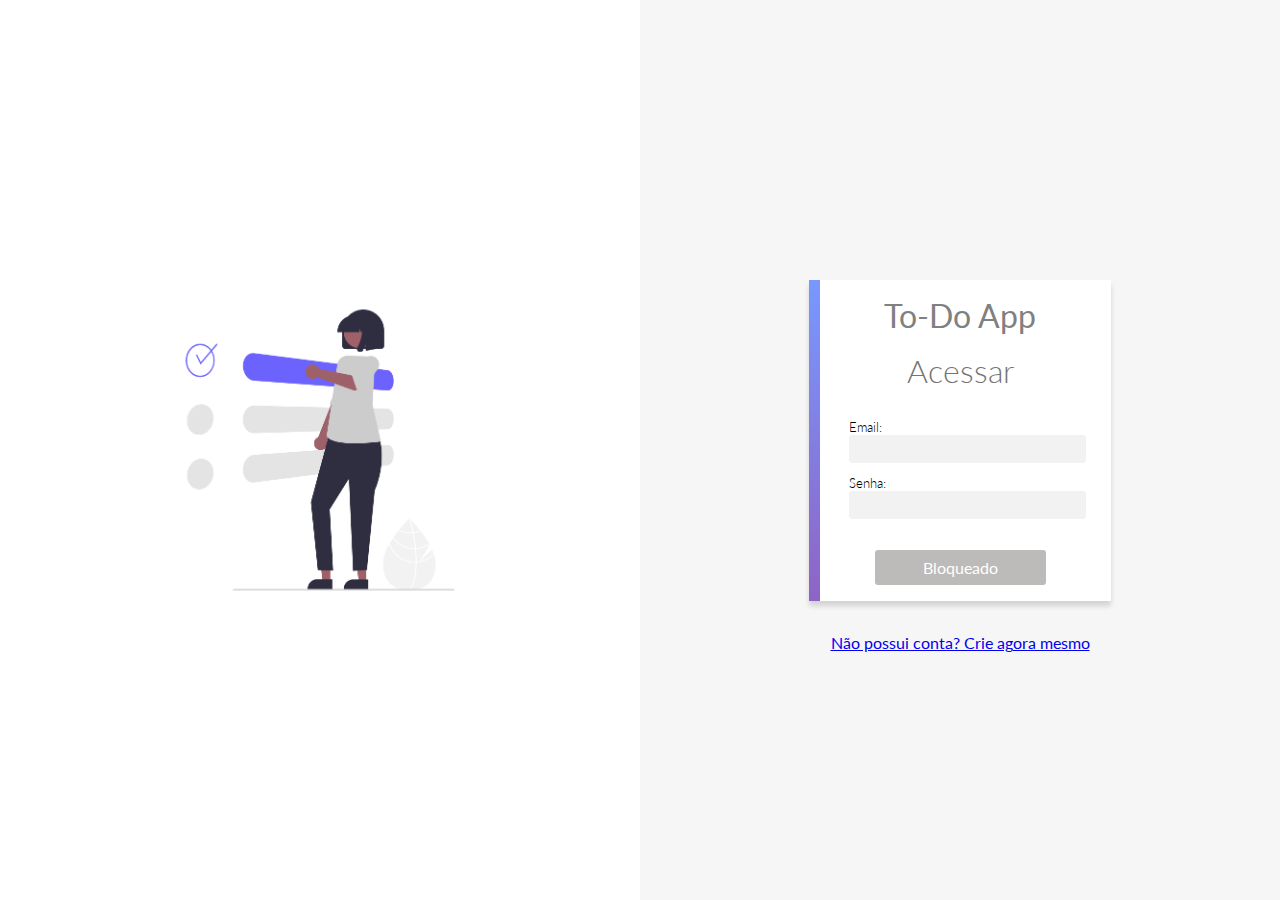
==== index.html @ 24ae7cbf "Primeira tarefa" ====
<!DOCTYPE html>
<html lang="pt-BR">

<head>
  <meta charset="UTF-8">
  <meta http-equiv="X-UA-Compatible" content="IE=edge">
  <meta name="viewport" content="width=device-width, initial-scale=1.0">
  <title>To-Do App</title>

  <!-- ---------------- estilos compartilhados entre login e signup ---------------- -->
  <link rel="stylesheet" href="styles/acesso.css">

  <script src="scripts/validacoes/utils.js" defer></script>
  <script src="scripts/login/index.js" defer></script>

</head>

<body>
  <div class="left">
    <img src="./assets/pessoa-login.png" alt="">
  </div>

  <div class="right">
    <form>
      <div class="form-header">
        <p>To-Do App</p>
      </div>
      <h1>Acessar</h1>
      <label>
        Email:
        <input id="inputEmail" type="email" required>
        <small id="validacaoEmail"></small>
      </label>
      <label>
        Senha:
        <input id="inputPassword" type="password" required>
        <small id="validacaoSenha"></small>
      </label>

      <button id="botaoLogin" type="submit" disabled>Acessar</button>

    </form>
    <div class="ingressar">
      <a href="signup.html">Não possui conta? Crie agora mesmo</a>
    </div>
  </div>

</body>

</html>
---- styles/acesso.css ----
@import url('./common.css');

body{
  display: flex;
}

h1 {
  color: rgb(116, 116, 116);
  font-weight: 300;
  margin: .5em 0;
}

form {
  position: relative;
  max-width: 26em;
  background-color: white;
  display: flex;
  align-items: center;
  flex-direction: column;
  margin: 2em auto;
  box-shadow: 0 5px 5px lightgrey;
  padding: 1em 2.5em;
  box-sizing: border-box;
}

form:after {
  position: absolute;
  content: '';
  width: .7em;
  height: 100%;
  top: 0;
  left: 0;
  background: linear-gradient(var(--primary), var(--secondary));
}

/* Novo style criado */
small {
  display: flex;
  font-size: 12px;
  font-weight: bold;
  color: #E9554EBB;
}


input {
  width: 100%;
  padding: .4em .5em;
  background-color: var(--app-grey);
  border: 1px solid var(--app-grey);
  border-radius: .2em;
}

input:focus {
  outline: none;
  border: 1px solid lightgrey;
}

label {
  width: 100%;
  font-weight: 300;
  margin-bottom: -.1em;
  margin-top: 1em;
  font-size: .8em;
}

button {
  padding: .5em 3em;
  background-color: var(--primary);
  color: white;
  margin-top: 2em;
  font-weight: 400;
  font-size: 1em;
}

.form-header {
  color: grey;
  font-size: 2em;
}
.ingressar{
  text-align: center;
}
.left{
  width: 50%;  
  background-color: white;
  text-align: center;
  display: flex;
  align-items: center;
  justify-content: center;
}
.left img{
  width:60%;
}
.right{
  width: 50%;
  display: flex;
  flex-direction: column;
  align-items: center;
  justify-content: center;
}
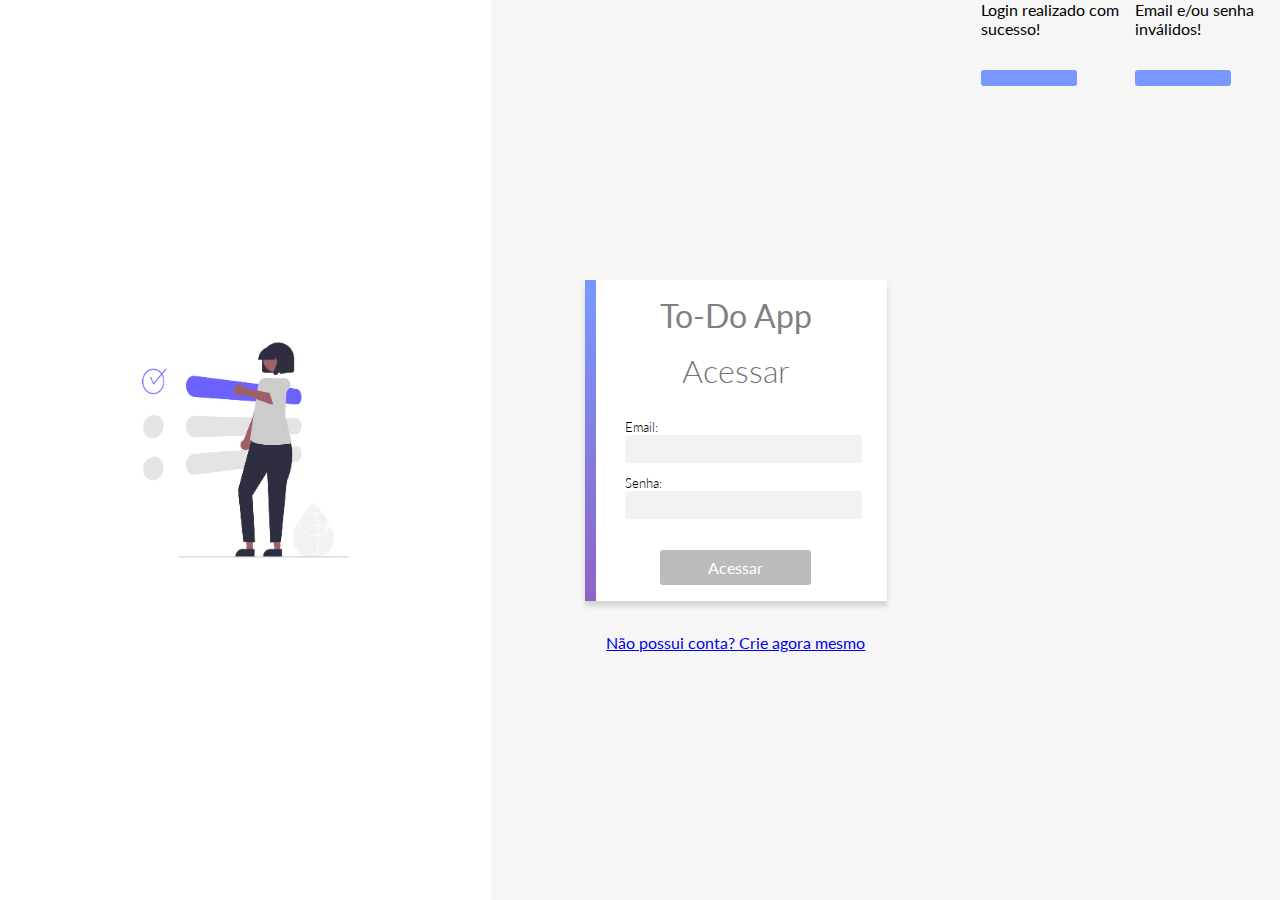
==== commit 3c9157de: "API + bootstrap" ====
--- a/index.html
+++ b/index.html
@@ -8,8 +8,10 @@
   <title>To-Do App</title>
 
   <!-- ---------------- estilos compartilhados entre login e signup ---------------- -->
+  <link href="https://cdn.jsdelivr.net/npm/bootstrap@5.2.0-beta1/dist/css/bootstrap.min.css" rel="stylesheet" integrity="sha384-0evHe/X+R7YkIZDRvuzKMRqM+OrBnVFBL6DOitfPri4tjfHxaWutUpFmBp4vmVor" crossorigin="anonymous">
   <link rel="stylesheet" href="styles/acesso.css">
 
+  <script src="https://cdn.jsdelivr.net/npm/bootstrap@5.2.0-beta1/dist/js/bootstrap.bundle.min.js" integrity="sha384-pprn3073KE6tl6bjs2QrFaJGz5/SUsLqktiwsUTF55Jfv3qYSDhgCecCxMW52nD2" crossorigin="anonymous" defer></script>
   <script src="scripts/validacoes/utils.js" defer></script>
   <script src="scripts/login/index.js" defer></script>
 
@@ -45,6 +47,30 @@
     </div>
   </div>
 
+  <!-- Pop up para sucesso ou fracasso do login -->
+
+  <div class="toast-container position-fixed bottom-0 end-0 p-3">
+    <div id="toastSucesso" class="toast" role="alert" aria-live="assertive" aria-atomic="true">
+      <div class="d-flex text-bg-primary border-0">
+        <div class="toast-body ">
+          Login realizado com sucesso!
+        </div>
+          <button type="button" class="btn-close me-2 m-auto" data-bs-dismiss="toast" aria-label="Close"></button>
+      </div>
+    </div>  
+  </div>
+
+  <div class="toast-container position-fixed bottom-0 end-0 p-3">
+    <div id="toastFracasso" class="toast" role="alert" aria-live="assertive" aria-atomic="true">
+      <div class="d-flex text-bg-danger border-0">
+        <div class="toast-body ">
+          Email e/ou senha inválidos!
+        </div>
+          <button type="button" class="btn-close me-2 m-auto" data-bs-dismiss="toast" aria-label="Close"></button>
+      </div>
+    </div>  
+  </div>
+
 </body>
 
 </html>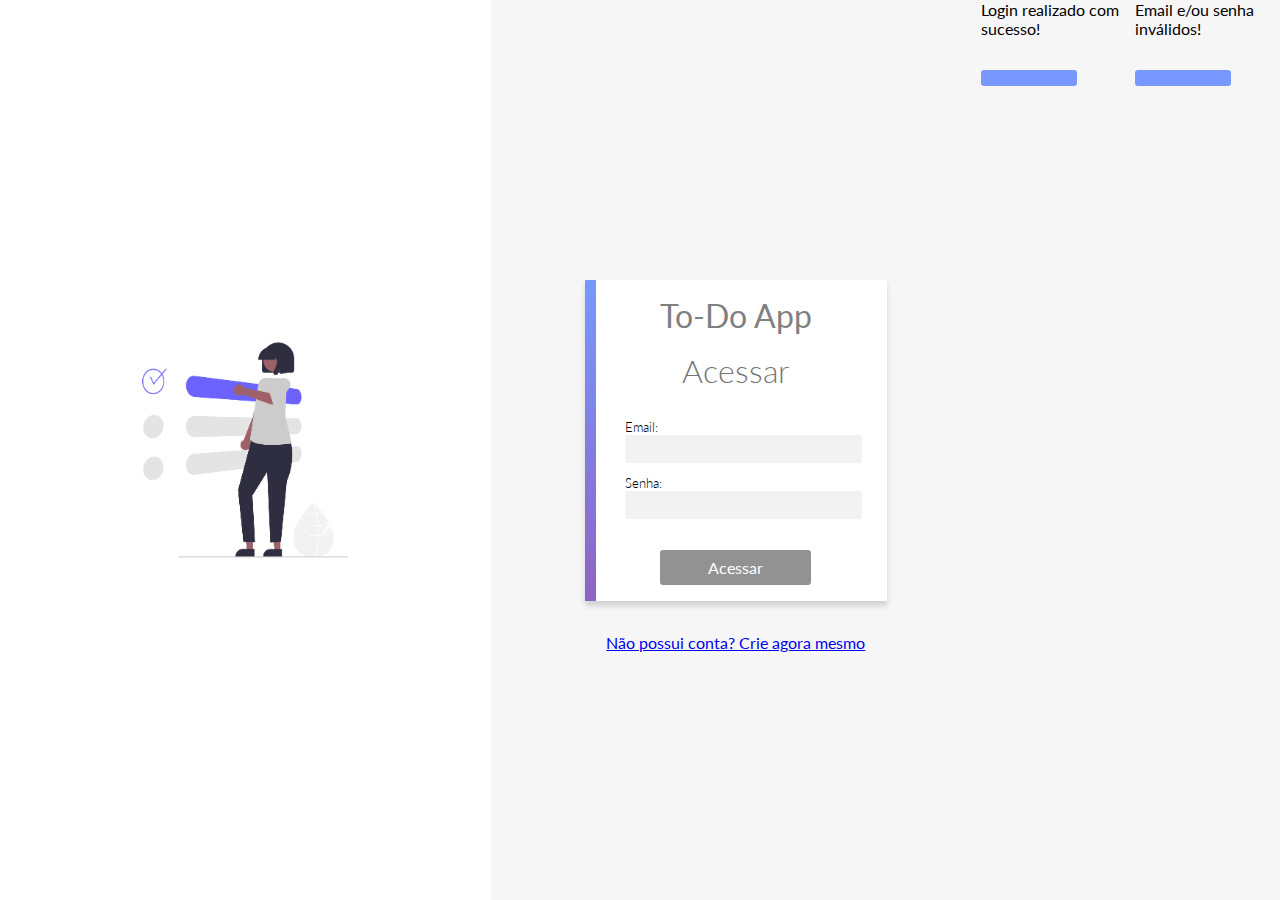
==== commit 65024278: "projeto atualizado" ====
--- a/index.html
+++ b/index.html
@@ -1,76 +1,78 @@
 <!DOCTYPE html>
 <html lang="pt-BR">
+  <head>
+    <meta charset="UTF-8" />
+    <meta http-equiv="X-UA-Compatible" content="IE=edge" />
+    <meta name="viewport" content="width=device-width, initial-scale=1.0" />
+    <title>To-Do App</title>
+    
+    <!-- ---------------------- bootstrap ----------------------- -->
+    <link href="https://cdn.jsdelivr.net/npm/bootstrap@5.2.0-beta1/dist/css/bootstrap.min.css" rel="stylesheet" integrity="sha384-0evHe/X+R7YkIZDRvuzKMRqM+OrBnVFBL6DOitfPri4tjfHxaWutUpFmBp4vmVor" crossorigin="anonymous">
+    <script src="https://cdn.jsdelivr.net/npm/bootstrap@5.2.0-beta1/dist/js/bootstrap.bundle.min.js" integrity="sha384-pprn3073KE6tl6bjs2QrFaJGz5/SUsLqktiwsUTF55Jfv3qYSDhgCecCxMW52nD2" crossorigin="anonymous" defer></script>
 
-<head>
-  <meta charset="UTF-8">
-  <meta http-equiv="X-UA-Compatible" content="IE=edge">
-  <meta name="viewport" content="width=device-width, initial-scale=1.0">
-  <title>To-Do App</title>
+    <!-- ---------------- estilos compartilhados entre login e signup ---------------- -->
+    <link rel="stylesheet" href="./styles/acesso.css" />
 
-  <!-- ---------------- estilos compartilhados entre login e signup ---------------- -->
-  <link href="https://cdn.jsdelivr.net/npm/bootstrap@5.2.0-beta1/dist/css/bootstrap.min.css" rel="stylesheet" integrity="sha384-0evHe/X+R7YkIZDRvuzKMRqM+OrBnVFBL6DOitfPri4tjfHxaWutUpFmBp4vmVor" crossorigin="anonymous">
-  <link rel="stylesheet" href="styles/acesso.css">
+    <!-- ---------------------- lógica aplicada no login ----------------------- -->
+    <script src="./scripts/utils/api-elements.js" defer></script>
+    <script src="./scripts/utils/validation.js" defer></script>
+    <script src="./animations/spinner.js" defer></script>
+    <script src="./scripts/index/index.js" defer></script>
+  </head>
 
-  <script src="https://cdn.jsdelivr.net/npm/bootstrap@5.2.0-beta1/dist/js/bootstrap.bundle.min.js" integrity="sha384-pprn3073KE6tl6bjs2QrFaJGz5/SUsLqktiwsUTF55Jfv3qYSDhgCecCxMW52nD2" crossorigin="anonymous" defer></script>
-  <script src="scripts/validacoes/utils.js" defer></script>
-  <script src="scripts/login/index.js" defer></script>
+  <body>
+    <div class="left">
+      <img src="./assets/pessoa-login.png" alt="" />
+    </div>
 
-</head>
+    <div class="right">
+      <form>
+        <div class="form-header">
+          <p>To-Do App</p>
+        </div>
+        <h1>Acessar</h1>
+        <label>
+          Email:
+          <input id="emailLogin" type="text" required />
+        </label>
+        <small id="emailLoginValidation"></small>
+        <label>
+          Senha:
+          <input id="passwordLogin" type="password" required />
+        </label>
+        <small id="passwordLoginValidation"></small>
 
-<body>
-  <div class="left">
-    <img src="./assets/pessoa-login.png" alt="">
-  </div>
+        <button type="submit" id="accessButton" class="blocked-button" disabled>
+          Acessar
+        </button>
+      </form>
+      <div class="ingressar">
+        <a href="./signup.html">Não possui conta? Crie agora mesmo</a>
+      </div>
+    </div>
 
-  <div class="right">
-    <form>
-      <div class="form-header">
-        <p>To-Do App</p>
-      </div>
-      <h1>Acessar</h1>
-      <label>
-        Email:
-        <input id="inputEmail" type="email" required>
-        <small id="validacaoEmail"></small>
-      </label>
-      <label>
-        Senha:
-        <input id="inputPassword" type="password" required>
-        <small id="validacaoSenha"></small>
-      </label>
+    <!-- Pop up para sucesso ou fracasso do login -->
+    <div class="toast-container position-fixed bottom-0 end-0 p-3">
+      <div id="toastSuccess" class="toast" role="alert" aria-live="assertive" aria-atomic="true">
+        <div class="d-flex text-bg-primary border-0">
+          <div class="toast-body">
+            Login realizado com sucesso!
+          </div>
+            <button type="button" class="btn-close me-2 m-auto" data-bs-dismiss="toast" aria-label="Close"></button>
+        </div>
+      </div>  
+    </div>
 
-      <button id="botaoLogin" type="submit" disabled>Acessar</button>
+    <div class="toast-container position-fixed bottom-0 end-0 p-3">
+      <div id="toastFail" class="toast" role="alert" aria-live="assertive" aria-atomic="true">
+        <div class="d-flex text-bg-danger border-0">
+          <div class="toast-body">
+            Email e/ou senha inválidos!
+          </div>
+            <button type="button" class="btn-close me-2 m-auto" data-bs-dismiss="toast" aria-label="Close"></button>
+        </div>
+      </div>  
+    </div>
 
-    </form>
-    <div class="ingressar">
-      <a href="signup.html">Não possui conta? Crie agora mesmo</a>
-    </div>
-  </div>
-
-  <!-- Pop up para sucesso ou fracasso do login -->
-
-  <div class="toast-container position-fixed bottom-0 end-0 p-3">
-    <div id="toastSucesso" class="toast" role="alert" aria-live="assertive" aria-atomic="true">
-      <div class="d-flex text-bg-primary border-0">
-        <div class="toast-body ">
-          Login realizado com sucesso!
-        </div>
-          <button type="button" class="btn-close me-2 m-auto" data-bs-dismiss="toast" aria-label="Close"></button>
-      </div>
-    </div>  
-  </div>
-
-  <div class="toast-container position-fixed bottom-0 end-0 p-3">
-    <div id="toastFracasso" class="toast" role="alert" aria-live="assertive" aria-atomic="true">
-      <div class="d-flex text-bg-danger border-0">
-        <div class="toast-body ">
-          Email e/ou senha inválidos!
-        </div>
-          <button type="button" class="btn-close me-2 m-auto" data-bs-dismiss="toast" aria-label="Close"></button>
-      </div>
-    </div>  
-  </div>
-
-</body>
-
-</html>+  </body>
+</html>
--- a/styles/acesso.css
+++ b/styles/acesso.css
@@ -33,14 +33,6 @@
   background: linear-gradient(var(--primary), var(--secondary));
 }
 
-/* Novo style criado */
-small {
-  display: flex;
-  font-size: 12px;
-  font-weight: bold;
-  color: #E9554EBB;
-}
-
 
 input {
   width: 100%;
@@ -53,6 +45,11 @@
 input:focus {
   outline: none;
   border: 1px solid lightgrey;
+}
+
+small {
+  width: 100%;
+  color: red;
 }
 
 label {
@@ -96,4 +93,13 @@
   flex-direction: column;
   align-items: center;
   justify-content: center;
+}
+
+.form-error, .form-error:focus{
+  outline: none;
+  border: 1px solid red;
+}
+
+.blocked-button{
+  background-color: var(--disabled);
 }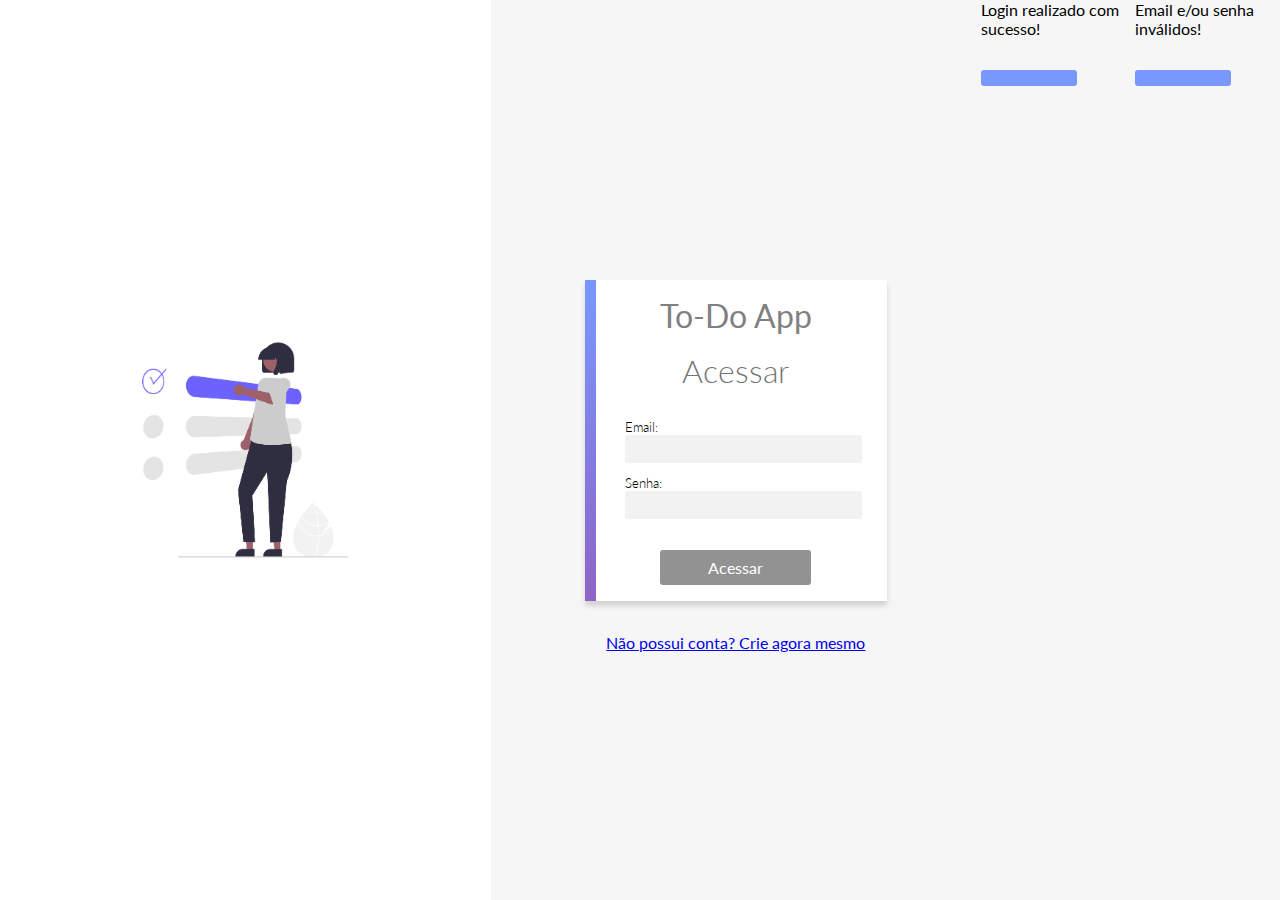
==== commit 140dec02: "Versão quase final" ====
--- a/index.html
+++ b/index.html
@@ -5,10 +5,20 @@
     <meta http-equiv="X-UA-Compatible" content="IE=edge" />
     <meta name="viewport" content="width=device-width, initial-scale=1.0" />
     <title>To-Do App</title>
-    
+
     <!-- ---------------------- bootstrap ----------------------- -->
-    <link href="https://cdn.jsdelivr.net/npm/bootstrap@5.2.0-beta1/dist/css/bootstrap.min.css" rel="stylesheet" integrity="sha384-0evHe/X+R7YkIZDRvuzKMRqM+OrBnVFBL6DOitfPri4tjfHxaWutUpFmBp4vmVor" crossorigin="anonymous">
-    <script src="https://cdn.jsdelivr.net/npm/bootstrap@5.2.0-beta1/dist/js/bootstrap.bundle.min.js" integrity="sha384-pprn3073KE6tl6bjs2QrFaJGz5/SUsLqktiwsUTF55Jfv3qYSDhgCecCxMW52nD2" crossorigin="anonymous" defer></script>
+    <link
+      href="https://cdn.jsdelivr.net/npm/bootstrap@5.2.0-beta1/dist/css/bootstrap.min.css"
+      rel="stylesheet"
+      integrity="sha384-0evHe/X+R7YkIZDRvuzKMRqM+OrBnVFBL6DOitfPri4tjfHxaWutUpFmBp4vmVor"
+      crossorigin="anonymous"
+    />
+    <script
+      src="https://cdn.jsdelivr.net/npm/bootstrap@5.2.0-beta1/dist/js/bootstrap.bundle.min.js"
+      integrity="sha384-pprn3073KE6tl6bjs2QrFaJGz5/SUsLqktiwsUTF55Jfv3qYSDhgCecCxMW52nD2"
+      crossorigin="anonymous"
+      defer
+    ></script>
 
     <!-- ---------------- estilos compartilhados entre login e signup ---------------- -->
     <link rel="stylesheet" href="./styles/acesso.css" />
@@ -21,10 +31,10 @@
   </head>
 
   <body>
-    <div class="left">
+    
+    <div class="cont"><div class="left">
       <img src="./assets/pessoa-login.png" alt="" />
     </div>
-
     <div class="right">
       <form>
         <div class="form-header">
@@ -50,29 +60,48 @@
         <a href="./signup.html">Não possui conta? Crie agora mesmo</a>
       </div>
     </div>
+  </div>
+   
 
     <!-- Pop up para sucesso ou fracasso do login -->
     <div class="toast-container position-fixed bottom-0 end-0 p-3">
-      <div id="toastSuccess" class="toast" role="alert" aria-live="assertive" aria-atomic="true">
+      <div
+        id="toastSuccess"
+        class="toast"
+        role="alert"
+        aria-live="assertive"
+        aria-atomic="true"
+      >
         <div class="d-flex text-bg-primary border-0">
-          <div class="toast-body">
-            Login realizado com sucesso!
-          </div>
-            <button type="button" class="btn-close me-2 m-auto" data-bs-dismiss="toast" aria-label="Close"></button>
+          <div class="toast-body">Login realizado com sucesso!</div>
+          <button
+            type="button"
+            class="btn-close me-2 m-auto"
+            data-bs-dismiss="toast"
+            aria-label="Close"
+          ></button>
         </div>
-      </div>  
+      </div>
     </div>
 
     <div class="toast-container position-fixed bottom-0 end-0 p-3">
-      <div id="toastFail" class="toast" role="alert" aria-live="assertive" aria-atomic="true">
+      <div
+        id="toastFail"
+        class="toast"
+        role="alert"
+        aria-live="assertive"
+        aria-atomic="true"
+      >
         <div class="d-flex text-bg-danger border-0">
-          <div class="toast-body">
-            Email e/ou senha inválidos!
-          </div>
-            <button type="button" class="btn-close me-2 m-auto" data-bs-dismiss="toast" aria-label="Close"></button>
+          <div class="toast-body">Email e/ou senha inválidos!</div>
+          <button
+            type="button"
+            class="btn-close me-2 m-auto"
+            data-bs-dismiss="toast"
+            aria-label="Close"
+          ></button>
         </div>
-      </div>  
+      </div>
     </div>
-
   </body>
 </html>
--- a/styles/acesso.css
+++ b/styles/acesso.css
@@ -7,6 +7,7 @@
 h1 {
   color: rgb(116, 116, 116);
   font-weight: 300;
+  font-size: 2em;
   margin: .5em 0;
 }
 
@@ -69,30 +70,35 @@
   font-size: 1em;
 }
 
-.form-header {
+.form-header p {
   color: grey;
   font-size: 2em;
+  margin-bottom: 0;
 }
+
 .ingressar{
   text-align: center;
 }
+
 .left{
-  width: 50%;  
   background-color: white;
   text-align: center;
   display: flex;
   align-items: center;
   justify-content: center;
+  flex: 1;
 }
+
 .left img{
-  width:60%;
+  width: 60%;
 }
+
 .right{
-  width: 50%;
   display: flex;
   flex-direction: column;
   align-items: center;
   justify-content: center;
+  flex: 1;
 }
 
 .form-error, .form-error:focus{
@@ -102,4 +108,15 @@
 
 .blocked-button{
   background-color: var(--disabled);
+}
+
+.cont{
+  display: flex;
+  width: 100%;
+}
+
+@media only screen and (max-width: 512px){
+  .cont{
+    display: block;
+  }
 }